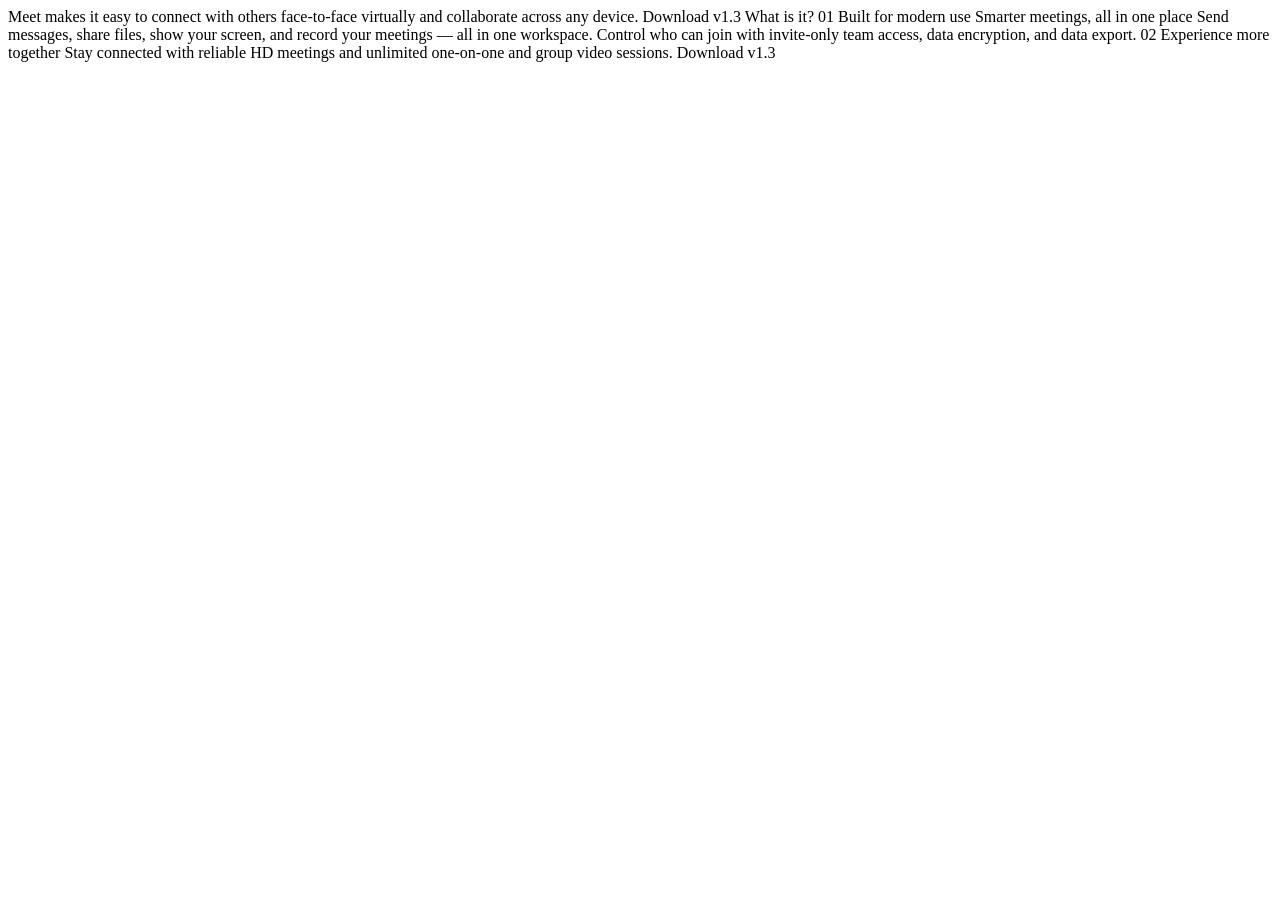
==== starter-code/index.html @ 086a9a6e "initial commit" ====
<!DOCTYPE html>
<html lang="en">
<head>
  <meta charset="UTF-8">
  <meta name="viewport" content="width=device-width, initial-scale=1.0">

  <link rel="icon" type="image/png" sizes="32x32" href="./assets/favicon-32x32.png">
  
  <title>Frontend Mentor | Meet landing page</title>
</head>
<body>
  Meet makes it easy to connect with others face-to-face virtually and collaborate across any device.

  Download v1.3
  What is it?

  01
  Built for modern use

  Smarter meetings, all in one place

  Send messages, share files, show your screen, and record your meetings — all in one 
  workspace. Control who can join with invite-only team access, data encryption, and data export.

  02
  Experience more together
  Stay connected with reliable HD meetings and unlimited one-on-one and group video sessions.

  Download v1.3
</body>
</html>
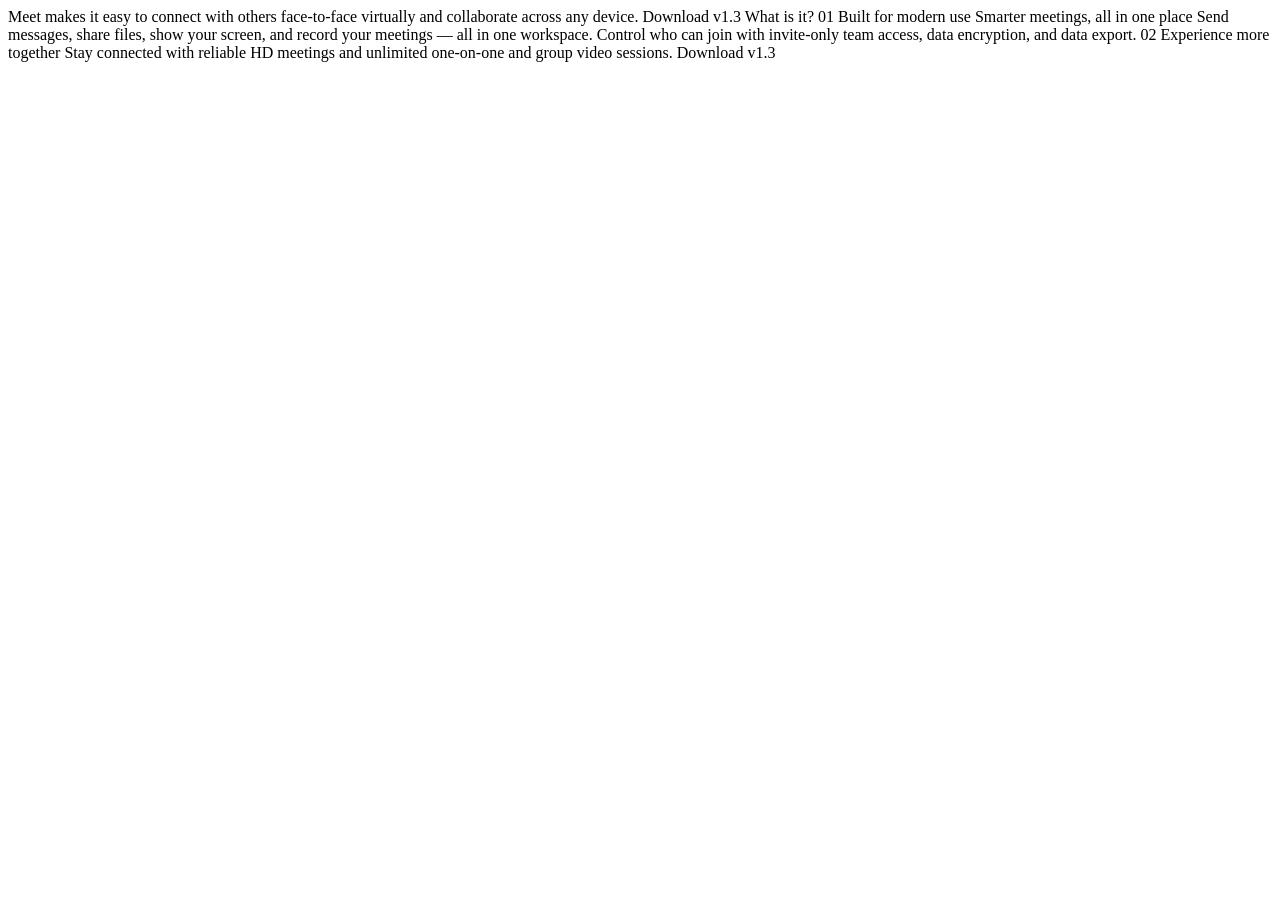
==== commit 3a891f02: "initial styling" ====
--- a/starter-code/index.html
+++ b/starter-code/index.html
@@ -3,10 +3,13 @@
 <head>
   <meta charset="UTF-8">
   <meta name="viewport" content="width=device-width, initial-scale=1.0">
-
+  <meta name="description" content="Meet. An application to connect with others face-to-face virtually and collaborate across any device">
   <link rel="icon" type="image/png" sizes="32x32" href="./assets/favicon-32x32.png">
-  
+  <link rel="stylesheet" href="styles.css">
   <title>Frontend Mentor | Meet landing page</title>
+  <link rel="preconnect" href="https://fonts.googleapis.com">
+  <link rel="preconnect" href="https://fonts.gstatic.com" crossorigin>
+  <link href="https://fonts.googleapis.com/css2?family=Red+Hat+Display:ital,wght@0,300..900;1,300..900&display=swap" rel="stylesheet">
 </head>
 <body>
   Meet makes it easy to connect with others face-to-face virtually and collaborate across any device.
--- a/starter-code/styles.css
+++ b/starter-code/styles.css
@@ -0,0 +1,26 @@
+:root {
+    --cyan-300: #8FE3F9;
+    --cyan-600: #4D96A9;
+    --purple-300: #D9B8FF;
+    --purple-600: #855FB1;
+    --slate-300: #D1D1DF;
+    --slate-600: #87879D;
+    --slate-900: #28283D;
+    --white: #FAFAFA;
+}
+
+
+.red-hat-display-font {
+    font-family: "Red Hat Display", sans-serif;
+    font-optical-sizing: auto;
+    font-weight: 300 900;
+    font-style: normal;
+  }
+
+*, *::before, *::after {
+    box-sizing: border-box;
+}
+
+body {
+    min-height: 100vh;
+}
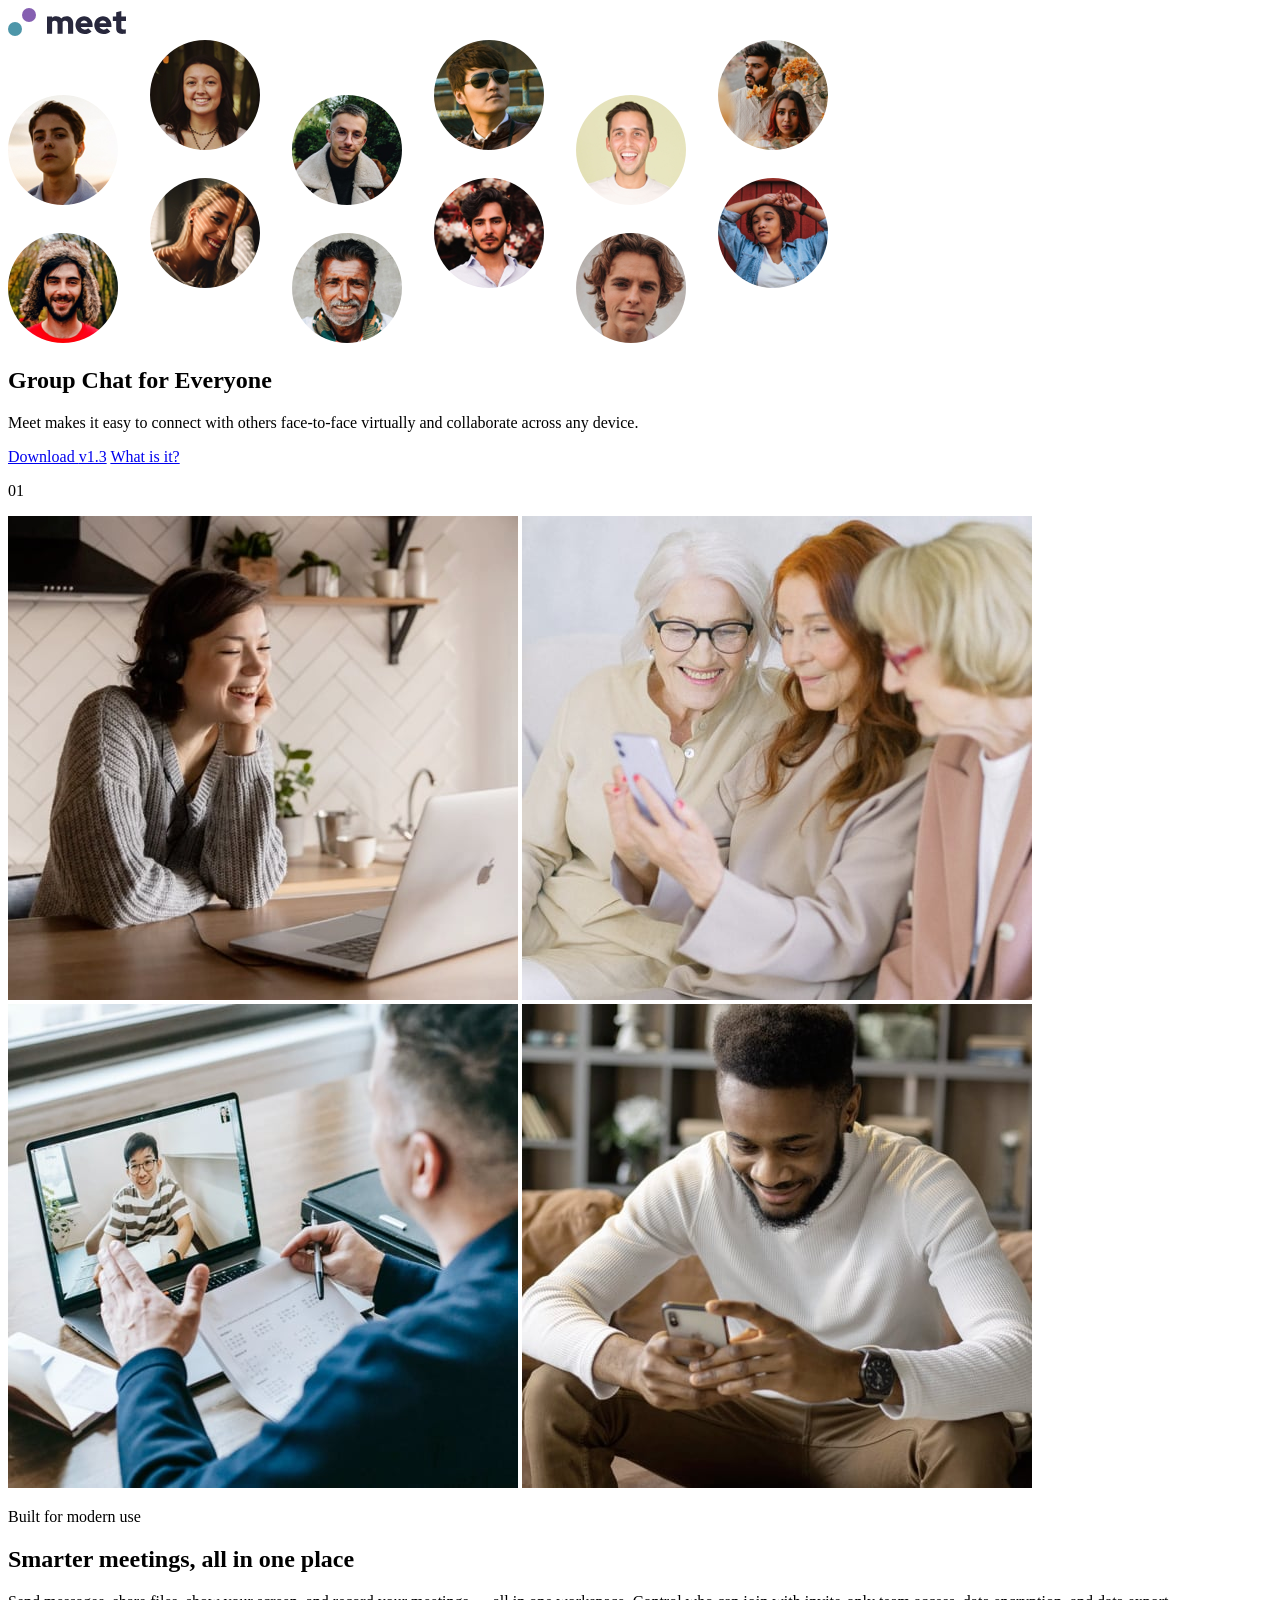
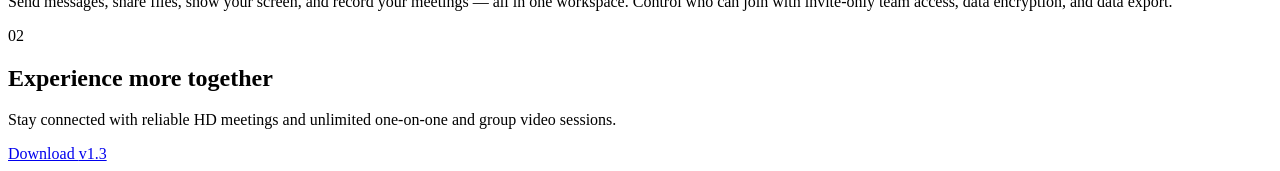
==== commit b8d23852: "markup should be done" ====
--- a/starter-code/index.html
+++ b/starter-code/index.html
@@ -12,23 +12,38 @@
   <link href="https://fonts.googleapis.com/css2?family=Red+Hat+Display:ital,wght@0,300..900;1,300..900&display=swap" rel="stylesheet">
 </head>
 <body>
-  Meet makes it easy to connect with others face-to-face virtually and collaborate across any device.
-
-  Download v1.3
-  What is it?
-
-  01
-  Built for modern use
-
-  Smarter meetings, all in one place
-
-  Send messages, share files, show your screen, and record your meetings — all in one 
-  workspace. Control who can join with invite-only team access, data encryption, and data export.
-
-  02
-  Experience more together
-  Stay connected with reliable HD meetings and unlimited one-on-one and group video sessions.
-
-  Download v1.3
+  <header>
+      <img src="assets/logo.svg" alt="meet logo">
+  </header>
+  <main>
+    <section id="hero">
+      <img src="assets/tablet/image-hero.png">
+      <h1>Group Chat for Everyone</h1>
+      <p class="hero-text">Meet makes it easy to connect with others face-to-face virtually and collaborate across any device.</p>
+      <a href="#" class="btn cyan">Download <span class="btn-version">v1.3</span></a>
+      <a href="#" class="btn purple">What is it?</a>
+    </section>
+    <p id="circle-one" class="num-circle">01</p>
+    <section class="smarter">
+      <div class="gallery">
+        <img src="assets/desktop/image-woman-in-videocall.jpg" alt="woman in videocall">
+        <img src="assets/desktop/image-women-videochatting.jpg" alt="women videochatting">
+        <img src="assets/desktop/image-men-in-meeting.jpg" alt="man in virtual meeting">
+        <img src="assets/desktop/image-man-texting.jpg" alt="man texting">
+      </div>
+      <div class="smarter-text">
+        <p class="smarter-pre-head">Built for modern use</p>
+        <h2>Smarter meetings, all in one place</h2>
+        <p class="smarter-body">Send messages, share files, show your screen, and record your meetings — all in one 
+          workspace. Control who can join with invite-only team access, data encryption, and data export.</p>
+      </div>
+    </section>
+    <p id="circle-two" class="num-circle">02</p>
+    <section class="experience">
+      <h2>Experience more together</h2>
+      <p>Stay connected with reliable HD meetings and unlimited one-on-one and group video sessions.</p>
+      <a href="#" class="btn purple">Download <span class="btn-version">v1.3</span></a>
+    </section>
+  </main>
 </body>
 </html>
--- a/starter-code/styles.css
+++ b/starter-code/styles.css
@@ -1,4 +1,5 @@
 :root {
+    /* Colors */
     --cyan-300: #8FE3F9;
     --cyan-600: #4D96A9;
     --purple-300: #D9B8FF;
@@ -7,6 +8,35 @@
     --slate-600: #87879D;
     --slate-900: #28283D;
     --white: #FAFAFA;
+
+    /* Font Presets */
+
+    --preset-1-font-size: 64px;
+    --preset-1-line-height: 1.1;
+
+    --preset-2-font-size: 40px;
+    --preset-2-line-height: 1.1;
+
+    --preset-3-font-size: 16px;
+    --preset-3-line-height: 1.1;
+    --preset-3-letter-spacing: 4px;
+
+    --preset-4-font-size: 16px;
+    --preset-4-line-height: 1.1;
+
+    --preset-5-font-size: 16x;
+    --preset-5-line-height: 1.5;
+
+    /* Spacing */
+
+    --space: 8px;
+    --space-xs: calc(var(--space) * 0.5);
+    --space-sm: var(--space);
+    --space-md: calc(var(--space) * 2);
+    --space-lg: calc(var(--space) * 3);
+    --space-xl: calc(var(--space) * 4);
+    --space-xxl: calc(var(--space) * 5);
+
 }
 
 
@@ -23,4 +53,11 @@
 
 body {
     min-height: 100vh;
+}
+
+
+/* Images */
+
+img {
+    max-width: 100%;
 }
